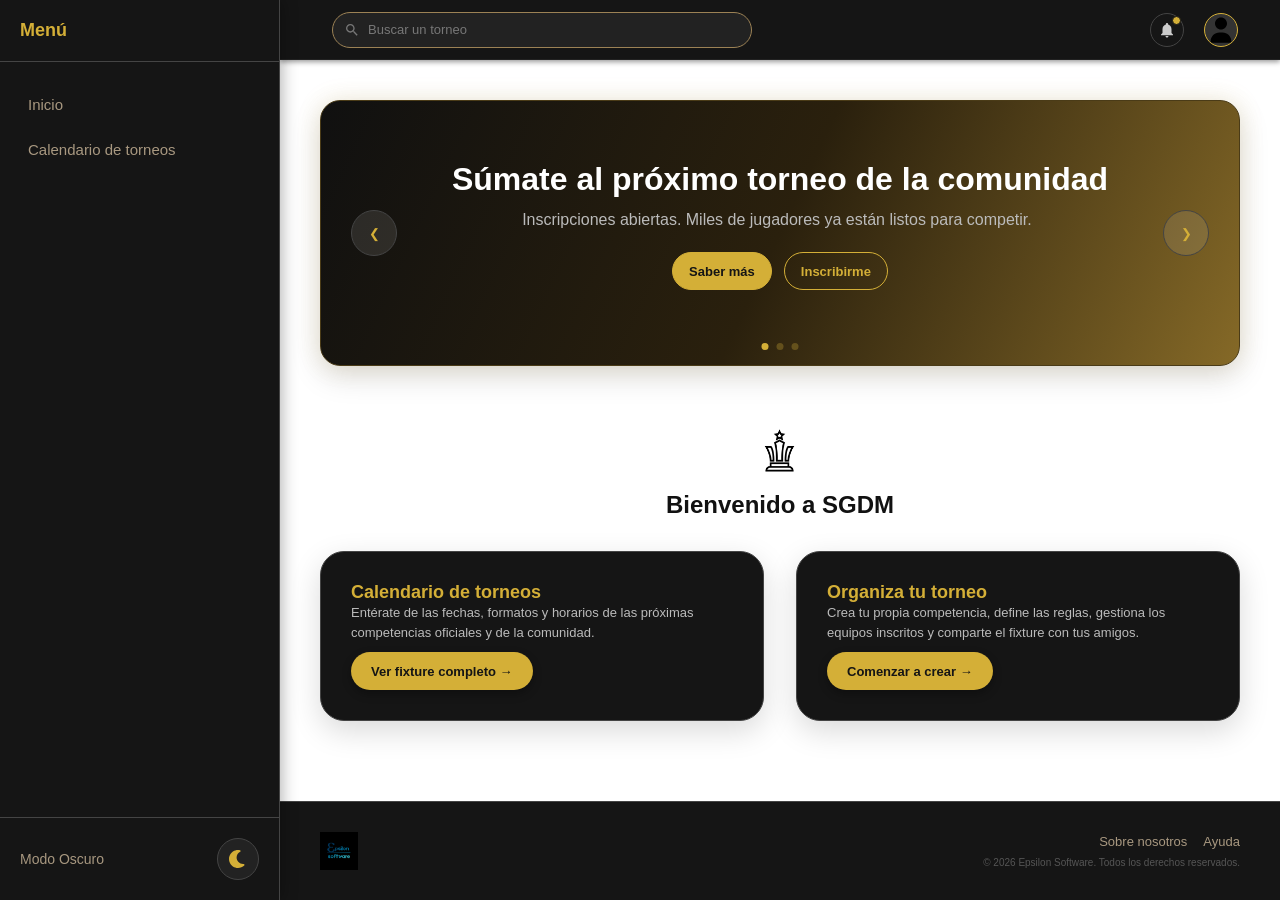
==== Programacion/index.html @ 71213300 "Creación de carpeta Programación Full Stack" ====
<!DOCTYPE html>
<html lang="es">
<head>
    <meta charset="UTF-8">
    <meta name="viewport" content="width=device-width, initial-scale=1.0">
    <title>SGDM - Plataforma de Torneos</title>
    
    <link rel="icon" type="image/png" href="/img/logoapp2.jpeg">
    
    <link rel="stylesheet" href="/css/inicio.css">
</head>
<body>

    <!-- 5. Menú lateral -->
    <input type="checkbox" id="menu-toggle" class="menu-checkbox">

    <div class="sidebar">

        <!--5. Movil cerrar menú -->
        <div class="sidebar-header">
            <span class="sidebar-title">Menú</span>
            <label for="menu-toggle" class="close-sidebar-btn" aria-label="Cerrar menú">X</label>
        </div>
        
        <nav class="sidebar-nav">
            <a href="php/inicio.php" class="sidebar-link">Inicio</a>
            <a href="php/calendario.php" class="sidebar-link">Calendario de torneos</a>
        </nav>

        <!--5. Modo Oscuro-Claro -->
        <div class="sidebar-footer">
            <div class="theme-switch-container">
                <span class="theme-label">Modo Oscuro</span>
                    <button class="theme-toggle-btn" aria-label="Cambiar tema">
                    <svg xmlns="http://www.w3.org/2000/svg" viewBox="0 0 512 512" style="width: 18px; height: 18px; fill: currentColor; vertical-align: middle;">
                        <path d="M256 0C114.6 0 0 114.6 0 256S114.6 512 256 512c68.8 0 131.3-27.2 177.3-71.4 7.3-7 9.4-17.9 5.3-27.1s-13.7-14.9-23.8-14.1c-4.9 .4-9.8 .6-14.8 .6-101.6 0-184-82.4-184-184 0-72.1 41.5-134.6 102.1-164.8 9.1-4.5 14.3-14.3 13.1-24.4S322.6 8.5 312.7 6.3C294.4 2.2 275.4 0 256 0z"/>
                    </svg>
                    </button>
            </div>
        </div>
    </div>

    <label for="menu-toggle" class="sidebar-overlay"></label>

    <!--2. Navbar y Menú hamburgesa -->
    <nav class="navbar" aria-label="Navegación principal">
        <label for="menu-toggle" class="nav-button" aria-label="Abrir menú de navegación">
            <div class="hamburger-box">
                <span class="line"></span>
                <span class="line"></span>
                <span class="line"></span>
            </div>
        </label>

        <!--3. Busqueda de Torneo -->
        <form action="php/busquedaTorneo.php" method="GET" class="search-form" style="display: flex; flex: 1; max-width: 420px; margin: 0 12px;">
            <div class="search-container" style="margin: 0; width: 100%;">
                <svg class="search-google-icon" viewBox="0 0 24 24" fill="none" xmlns="http://www.w3.org/2000/svg" aria-hidden="true">
                    <path d="M15.5 14h-.79l-.28-.27C15.41 12.59 16 11.11 16 9.5 16 5.91 13.09 3 9.5 3S3 5.91 3 9.5 5.91 16 9.5 16c1.61 0 3.09-.59 4.23-1.57l.27.28v.79l5 4.99L20.49 19l-4.99-5zm-6 0C7.01 14 5 11.99 5 9.5S7.01 5 9.5 5 14 7.01 14 9.5 11.99 14 9.5 14z" fill="#777777"/>
                </svg>
                <input type="text" class="search-input" placeholder="Buscar un torneo" aria-label="Buscar torneos" name="query">
            </div>
        </form>

        <!-- 4. Campana de Notificaciones -->
        <div class="notifications-dropdown">

            <!--4. Checkbox oculto-->
            <input type="checkbox" id="noti-toggle" class="dropdown-checkbox">
    
            <label for="noti-toggle" class="notifications-dropdown-button" aria-label="Notificaciones">
                <div class="notifications-icon-wrapper">
                    <svg class="bell-icon" viewBox="0 0 24 24" fill="none" xmlns="http://www.w3.org/2000/svg">
                        <path d="M12 22c1.1 0 2-.9 2-2h-4c0 1.1.89 2 2 2zm6-6v-5c0-3.07-1.64-5.64-4.5-6.32V4c0-.83-.67-1.5-1.5-1.5s-1.5.67-1.5 1.5v.68C7.63 5.36 6 7.92 6 11v5l-2 2v1h16v-1l-2-2z" fill="#cccccc"/>
                    </svg>
                    <span class="notification-dot"></span>
                </div>
            </label>
    
            <label for="noti-toggle" class="dropdown-overlay"></label>
    
            <!--4. Apartado de Notificaciones -->
            <div class="notifications-menu-card">
                <div class="notifications-menu-header">
                    <span class="notifications-menu-title">Notificaciones</span>
                </div>
                <div class="notifications-menu-divider"></div>
                <div class="notifications-menu-list">
                    <a href="#" class="notification-item unread">
                        <div class="noti-indicator"></div>
                        <div class="noti-content">
                            <p class="noti-text">Tu inscripción para la <strong>Copa de Invierno</strong> ha sido confirmada exitosamente.</p>
                            <span class="noti-time">Hace 10 min</span>
                        </div>
                    </a>
                    <a href="#" class="notification-item">
                        <div class="noti-indicator"></div>
                        <div class="noti-content">
                            <p class="noti-text">El fixture del <strong>Torneo Relámpago</strong> ya se encuentra disponible.</p>
                            <span class="noti-time">Hace 2 horas</span>
                        </div>
                    </a>
                </div>
            </div>
        </div>

        <!-- 4. Apartado de perfil -->
        <div class="profile-dropdown">
    
            <!--4. Checkbox de perfil-->
            <input type="checkbox" id="profile-toggle" class="dropdown-checkbox">
    
            <label for="profile-toggle" class="profile-dropdown-button" aria-label="Menú de usuario">
                <div class="user-avatar">
                    <svg class="avatar-svg" xmlns="http://www.w3.org/2000/svg" viewBox="0 0 640 640">
                        <path d="M320 312C386.3 312 440 258.3 440 192C440 125.7 386.3 72 320 72C253.7 72 200 125.7 200 192C200 258.3 253.7 312 320 312zM290.3 368C191.8 368 112 447.8 112 546.3C112 562.7 125.3 576 141.7 576L498.3 576C514.7 576 528 562.7 528 546.3C528 447.8 448.2 368 349.7 368L290.3 368z" />
                    </svg>
                </div>
            </label>
    
            <label for="profile-toggle" class="dropdown-overlay"></label>
    
            <!--4. Menú de perfil -->
            <div class="profile-menu-card">
                <div class="profile-menu-header">
                    <span class="profile-menu-name">Usuario</span>
                </div>
                <div class="profile-menu-divider"></div>
                <nav class="profile-menu-links">
                    <a href="php/login.php" class="profile-menu-item">
                        <svg class="avatar-svg" xmlns="http://www.w3.org/2000/svg" viewBox="0 0 512 512">
                            <path d="M352 96l64 0c17.7 0 32 14.3 32 32l0 256c0 17.7-14.3 32-32 32l-64 0c-17.7 0-32 14.3-32 32s14.3 32 32 32l64 0c53 0 96-43 96-96l0-256c0-53-43-96-96-96l-64 0c-17.7 0-32 14.3-32 32s14.3 32 32 32zm-9.4 182.6c12.5-12.5 12.5-32.8 0-45.3l-128-128c-12.5-12.5-32.8-12.5-45.3 0s-12.5 32.8 0 45.3L242.7 224 32 224c-17.7 0-32 14.3-32 32s14.3 32 32 32l210.7 0-73.4 73.4c-12.5 12.5-12.5 32.8 0 45.3s32.8 12.5 45.3 0l128-128z"/>
                        </svg> Iniciar sesión
                    </a>
                    <a href="php/perfil.php" class="profile-menu-item">
                        <svg class="avatar-svg" xmlns="http://www.w3.org/2000/svg" viewBox="0 0 640 640">
                            <path d="M320 312C386.3 312 440 258.3 440 192C440 125.7 386.3 72 320 72C253.7 72 200 125.7 200 192C200 258.3 253.7 312 320 312zM290.3 368C191.8 368 112 447.8 112 546.3C112 562.7 125.3 576 141.7 576L498.3 576C514.7 576 528 562.7 528 546.3C528 447.8 448.2 368 349.7 368L290.3 368z" />
                        </svg> Perfil
                    </a>
                    <div class="profile-menu-divider"></div>
                    <a href="php/logout.php" class="profile-menu-item logout-item">
                        <svg class="avatar-svg" xmlns="http://www.w3.org/2000/svg" viewBox="0 0 512 512">
                            <path d="M377.9 105.9L468.1 196c11.1 11.1 11.1 29.1 0 40.2l-90.1 90.1c-11.5 11.5-30.1 11.5-41.6 0s-11.5-30.1 0-41.6l39.3-39.3L160 245.4c-16.3 0-29.4-13.2-29.4-29.4s13.2-29.4 29.4-29.4l215.7 0-39.3-39.3c-11.5-11.5-11.5-30.１ 0-4１．６s30．１-１１．５ ４１．６ ０zM１２０ ９６c０-１３．３-１０．７-２４-２４-２４C４３ ７２ ０ １１５ ０ １６８L０ ３４４c０ ５３ ４３ ９６ ９６ ９６c１３．３ ０ ２４-１０．７ ２４-２４s-１０．７-２４-２４-２４c-２６．５ ０-４８-２１．５-４８-４８l０-１７６c０-２６．５ ２１．５-４８ ４８-４８c１３．３ ０ ２４-１０．７ ２４-２４z"/>
                        </svg> Cierre de sesión
                    </a>
                </nav>
            </div>
        </div>
    </nav>
    
    <!-- 6. Contenedor principal y vista de celular -->
    <main class="main-container">
    
        <!--6. Isla Principal de Inscripciones y Información -->
        <section class="news-carousel-card" aria-labelledby="banner-title">
            <div class="carousel-inner">
                <button class="carousel-btn prev-btn" aria-label="Noticia anterior">&#10094;</button>
                
                <div class="banner-content">
                    <h1 id="banner-title" class="banner-heading">Súmate al próximo torneo de la comunidad</h1>
                    <p class="banner-description">Inscripciones abiertas. Miles de jugadores ya están listos para competir.</p>
                    <div class="banner-actions">
                        <a href="#" class="btn btn-secondary">Saber más</a>
                        <a href="#" class="btn btn-primary">Inscribirme</a>
                    </div>
                </div>

                <!--6. Carrusel -->
                <button class="carousel-btn next-btn" aria-label="Siguiente noticia">&#10095;</button>

                <div class="carousel-dots" aria-hidden="true">
                    <span class="dot active"></span>
                    <span class="dot"></span>
                    <span class="dot"></span>
                </div>
            </div>
        </section>

        <!--6. Mensaje de Bienvenida -->
        <section class="welcome-container" aria-label="Bienvenida">
            <img src="/img/logoapp.png" alt="Logo SGDM" class="welcome-logo">
            <h2 class="welcome-text">Bienvenido a SGDM</h2>
        </section>

        <!--6. Isla de Ingreso al Calendario -->
        <div class="cards-row-wrapper">
            <section class="info-card" aria-labelledby="calendar-title">
                <div class="card-header-row">
                    <h2 id="calendar-title" class="card-main-title">Calendario de torneos</h2>
                </div>
                <p class="card-short-desc">Entérate de las fechas, formatos y horarios de las próximas competencias oficiales y de la comunidad.</p>
                <a href="php/calendario.php" class="card-action-link">Ver fixture completo →</a>
            </section>

            <!--6. Isla de Organización de Torneos -->
            <section class="info-card" aria-labelledby="organize-title">
                <div class="card-header-row">
                    <h2 id="organize-title" class="card-main-title">Organiza tu torneo</h2>
                </div>
                <p class="card-short-desc">Crea tu propia competencia, define las reglas, gestiona los equipos inscritos y comparte el fixture con tus amigos.</p>
                <a href="php/formularioTorneo.php" class="card-action-link">Comenzar a crear →</a>
            </section>
        </div>

    </main>

    <!--7. Footer -->
    <footer class="main-footer">
        <div class="footer-content">
            <img src="/img/epsilonSoftware2.png" alt="Logo Epsilon Software" class="footer-logo">
        
            <div class="footer-right-group">
                <nav class="footer-links" aria-label="Enlaces de pie de página">
                    <a href="#" class="footer-link">Sobre nosotros</a>
                    <a href="#" class="footer-link">Ayuda</a>
                </nav>
                <p class="footer-copyright">&copy; 2026 Epsilon Software. Todos los derechos reservados.</p>
            </div>
        </div>
    </footer>

</body>
</html>
---- css/inicio.css ----
/*==============1. Configuración Inicial ======================*/

* {
    margin: 0;
    padding: 0;
    box-sizing: border-box;
}

:root {
    --bg-dark: #151515;
    --bg-main: #ffffff; /* Fondo blanco del lienzo central */
    --gold-bright: #D4AF37;
    --gold-dark: #9C8255;
    --gold-muted: #A89880;
    --search-bg: #222222;
    --search-border: #444444;
    --sidebar-width: 280px;
}

body {
    font-family: Arial, sans-serif;
    background-color: var(--bg-dark); /* El fondo base de la web es oscuro */
    color: #111111; 
    max-width: 100%;
    overflow-x: hidden;
    display: flex;
    flex-direction: column;
    min-height: 100vh;
}

/*==============2. Navbar y Menú hamburguesa ======================*/

.navbar {
    display: flex !important;  
    align-items: center;       
    justify-content: space-between;
    background-color: var(--bg-dark) !important; 
    padding: 0 16px;           
    height: 60px;
    position: sticky;
    top: 0;
    z-index: 999; 
    border-bottom: 1px solid #222222; 
    box-shadow: 0 2px 5px rgba(0,0,0,0.4);
    width: 100%;
}

.nav-button {
    background-color: #161616; 
    border: 1px solid var(--search-border);  
    border-radius: 6px;        
    cursor: pointer;
    display: flex;
    align-items: center;
    justify-content: center;
    width: 38px;              
    height: 38px;              
    flex-shrink: 0;            
    user-select: none;
}

.hamburger-box {
    width: 20px;
    height: 14px;
    display: flex;
    flex-direction: column;
    justify-content: space-between; 
}

.nav-button .line {
    width: 100%;
    height: 2px;
    background-color: var(--bg-main); 
    border-radius: 2px;
}

/*==============3. Barra de busqueda ======================*/

.search-container {
    display: flex;
    flex: 1;                  
    margin: 0 12px;            
    position: relative;
    align-items: center;
    max-width: 420px;          
}

.search-input {
    width: 100%;               
    height: 36px;
    padding: 0 10px 0 35px;    
    border: 1.5px solid var(--gold-dark); 
    border-radius: 20px;
    background-color: var(--search-bg);
    color: var(--bg-main);
    font-size: 13px;           
    outline: none;
    transition: border-color 0.2s ease;
}

.search-input::placeholder { color: #777777; }
.search-input:focus { border-color: var(--gold-bright); }

.search-google-icon {
    position: absolute;
    left: 12px;
    width: 16px;  
    height: 16px;
    pointer-events: none;
    user-select: none;
}

/*==============4. Perfil y Notificaciones ======================*/

.profile-dropdown, .notifications-dropdown {
    position: relative;
    display: inline-block;
}

.profile-dropdown {
    margin-left: 12px;
}

.notifications-dropdown {
    margin-left: auto;
}

.profile-dropdown-button, .notifications-dropdown-button {
    list-style: none;
    background: none;
    border: none;
    cursor: pointer;
    display: flex;
    align-items: center;
    justify-content: center;
    width: 38px;
    height: 38px;
    flex-shrink: 0;
    padding: 0;
}

.profile-dropdown-button::-webkit-details-marker,
.notifications-dropdown-button::-webkit-details-marker { 
    display: none; 
}

.user-avatar {
    width: 34px;
    height: 34px;
    background-color: #333333;
    border: 1.5px solid var(--gold-bright); 
    border-radius: 50%;
    display: flex;
    align-items: center;
    justify-content: center;
    overflow: hidden;
}

.avatar-icon {
    font-size: 16px;
    color: #cccccc;
}

/* -Contenedor de la campana- */
.notifications-icon-wrapper {
    position: relative;
    width: 34px;
    height: 34px;
    background-color: #161616;
    border: 1px solid var(--search-border);
    border-radius: 50%;
    display: flex;
    align-items: center;
    justify-content: center;
    transition: background-color 0.2s ease;
}

.notifications-icon-wrapper:hover {
    background-color: #2c2c2e;
}

.bell-icon {
    width: 18px;
    height: 18px;
}

/* -Punto dorado de notificaciones- */
.notification-dot {
    position: absolute;
    top: 2px;
    right: 2px;
    width: 9px;
    height: 9px;
    background-color: var(--gold-bright);
    border-radius: 50%;
    border: 1.5px solid var(--bg-dark);
}

.profile-menu-card, .notifications-menu-card {
    position: absolute;
    top: 48px;
    background-color: var(--bg-dark);
    border-radius: 14px;
    box-shadow: 0 8px 24px rgba(0, 0, 0, 0.5);
    border: 1px solid var(--search-border);
    padding: 8px 0;
    z-index: 1010;
}

.profile-menu-card {
    right: 0;
    width: 220px;
}

.notifications-menu-card {
    right: -45px; 
    width: 280px;
}

.profile-menu-header, .notifications-menu-header { padding: 10px 16px; }
.profile-menu-name, .notifications-menu-title { font-size: 14px; font-weight: 600; color: var(--bg-main); }
.profile-menu-divider, .notifications-menu-divider { height: 1px; background-color: var(--search-border); margin: 6px 0; }
.profile-menu-links, .notifications-menu-list { display: flex; flex-direction: column; }


.notifications-menu-list {
    max-height: 240px;
    overflow-y: auto;
}

.profile-menu-item {
    display: flex;
    align-items: center;
    gap: 10px;
    padding: 10px 16px;
    color: var(--gold-muted);
    text-decoration: none;
    font-size: 13.5px;
    font-weight: 500;
}

.notification-item {
    display: flex;
    align-items: flex-start;
    gap: 10px;
    padding: 12px 16px;
    color: var(--gold-muted);
    text-decoration: none;
    font-size: 13px;
    line-height: 1.4;
    transition: background-color 0.2s ease;
}

.profile-menu-item:hover, .notification-item:hover {
    background-color: #222222;
    color: var(--bg-main);
}

.notification-item.unread {
    background-color: rgba(255, 255, 255, 0.03);
    color: var(--bg-main);
}

.notification-item.unread .noti-indicator {
    width: 6px;
    height: 6px;
    background-color: var(--gold-bright);
    border-radius: 50%;
    margin-top: 5px;
    flex-shrink: 0;
}

.noti-content {
    display: flex;
    flex-direction: column;
    gap: 2px;
}

.noti-text strong {
    color: var(--bg-main);
    font-weight: 600;
}

.noti-time {
    font-size: 11px;
    color: #666666;
}

.profile-menu-item.logout-item { color: var(--gold-bright); }

/*Checkbox de Notificaciones y apartado de perfil*/

.dropdown-checkbox {
    display: none;
}

.profile-menu-card, .notifications-menu-card {
    display: none;
}

.dropdown-overlay {
    position: fixed;
    top: 0;
    left: 0;
    width: 100vw;
    height: 100vh;
    background: transparent; 
    z-index: 1000; 
    display: none;
}

.dropdown-checkbox:checked ~ .profile-menu-card,
.dropdown-checkbox:checked ~ .notifications-menu-card {
    display: block;
}

.dropdown-checkbox:checked ~ .dropdown-overlay {
    display: block;
}


/*==============5. Menú Lateral ======================*/

.menu-checkbox { display: none; }

.sidebar {
    position: fixed;
    top: 0;
    left: calc(-1 * var(--sidebar-width));
    width: var(--sidebar-width);
    height: 100vh;
    background-color: var(--bg-dark);
    z-index: 1050;
    display: flex;
    flex-direction: column;
    box-shadow: 4px 0 15px rgba(0, 0, 0, 0.5);
    border-right: 1px solid var(--search-border);
    transition: left 0.3s ease-in-out;
}

.sidebar-overlay {
    position: fixed;
    top: 0;
    left: 0;
    width: 100vw;
    height: 100vh;
    background-color: rgba(0, 0, 0, 0.6);
    z-index: 1040;
    opacity: 0;
    pointer-events: none;
    transition: opacity 0.3s ease-in-out;
}

.menu-checkbox:checked ~ .sidebar { left: 0; }
.menu-checkbox:checked ~ .sidebar-overlay { opacity: 1; pointer-events: auto; }

.sidebar-header {
    display: flex;
    align-items: center;
    justify-content: space-between;
    padding: 20px;
    border-bottom: 1px solid var(--search-border);
}

.sidebar-title { font-size: 18px; font-weight: bold; color: var(--gold-bright); }

.close-sidebar-btn {
    color: var(--gold-muted);
    font-size: 28px;
    cursor: pointer;
}

.sidebar-nav { display: flex; flex-direction: column; padding: 20px 0; flex: 1; }

.sidebar-link {
    display: block;
    padding: 14px 24px;
    color: var(--gold-muted);
    text-decoration: none;
    font-size: 15px;
    font-weight: 500;
    border-left: 4px solid transparent;
}

/* Indicador lateral dorado para menú activo */
.sidebar-link:hover, .sidebar-link.active {
    color: var(--bg-main) !important;
    background-color: #1a1a1a !important;
    border-left: 4px solid var(--gold-bright) !important;
    padding-left: 20px !important;
    font-weight: bold;
}

.sidebar-footer { padding: 20px; border-top: 1px solid var(--search-border); }
.theme-switch-container { display: flex; align-items: center; justify-content: space-between; }
.theme-label { font-size: 14px; color: var(--gold-muted); }

.theme-toggle-btn {
    background-color: var(--search-bg);
    border: 1px solid var(--search-border);
    width: 42px;
    height: 42px;
    border-radius: 50%;
    cursor: pointer;
    display: flex;
    align-items: center;
    justify-content: center;
    color: var(--gold-bright);
}

/*==============6. Contenedor principal y vista de celular ======================*/

.main-container, .phone-container {
    background-color: var(--bg-main);
    padding: 24px 16px;
    display: flex;
    flex-direction: column;
    align-items: center;
    gap: 24px; 
    flex: 1; 
    width: 100%;
}

.news-carousel-card, .info-card {
    background-color: var(--bg-dark);   
    width: 100%;
    max-width: 450px;            
    border-radius: 24px;         
    border: 1px solid var(--search-border);
    box-shadow: 0 10px 30px rgba(0, 0, 0, 0.15); 
}

.news-carousel-card {
    padding: 30px 20px 45px 20px; 
    position: relative;          
    display: flex;
    flex-direction: column;
    align-items: center;
    text-align: center;
    background: linear-gradient(115deg, #101010 0%, #2a200d 50%, #856927 100%) !important;
    border: 1.5px solid #4a3b17 !important;
    box-shadow: 0 10px 30px rgba(0, 0, 0, 0.15), 0 0 25px rgba(212, 175, 55, 0.15) !important;
}

/* -Ocultar botones del carrusel en celulares- */
.carousel-btn,
.carousel-control-prev,
.carousel-control-next,
.prev-btn,
.next-btn { 
    display: none !important; 
} 

.cards-row-wrapper {
    width: 100%;
    max-width: 450px;
    display: flex;
    flex-direction: column;
    gap: 24px;
}

.info-card {
    padding: 22px 20px;
    display: flex;
    flex-direction: column;
    background: #151515;
}

.banner-heading, .card-main-title { font-weight: bold; }
.banner-heading { font-size: 22px; margin-bottom: 10px; color: var(--bg-main); } 
.card-main-title { font-size: 18px; color: var(--gold-bright); } 

.banner-description, .card-short-desc { font-size: 13px; line-height: 1.5; color: #bbbbbb; }
.banner-description { margin-bottom: 20px; }

.banner-actions { display: flex; justify-content: center; gap: 12px; margin-bottom: 15px; }

.btn {
    display: inline-flex;
    align-items: center;
    justify-content: center;
    padding: 8px 16px;
    font-size: 13px;
    font-weight: bold;
    text-decoration: none;
    border-radius: 20px;
    min-height: 38px;
    transition: all 0.2s ease;
}
.btn-secondary { 
    background-color: var(--gold-bright) !important; 
    color: var(--bg-dark) !important; 
    border: 1px solid var(--gold-bright) !important;
}
.btn-secondary:hover {
    background-color: var(--gold-dark) !important;
}

.btn-primary { 
    border: 1.5px solid var(--gold-bright) !important; 
    background: transparent !important; 
    color: var(--gold-bright) !important; 
}
.btn-primary:hover {
    background-color: rgba(212, 175, 55, 0.1) !important;
}

.info-card a,
.card-action-link,
.view-fixture-link,
.start-creating-link {
    display: inline-flex !important;
    align-items: center;
    justify-content: center;
    background-color: var(--gold-bright) !important; 
    color: var(--bg-dark) !important; 
    text-decoration: none !important; 
    padding: 8px 20px !important;
    border-radius: 20px !important;
    font-size: 13px !important;
    font-weight: bold !important;
    min-height: 38px !important;
    align-self: flex-start !important;
    margin-top: 10px !important;
    border-bottom: none !important; 
    box-shadow: 0 4px 10px rgba(0,0,0,0.3);
    transition: all 0.2s ease !important;
}

.info-card a:hover,
.card-action-link:hover {
    background-color: var(--gold-dark) !important;
    transform: translateY(-2px) !important;
}

.carousel-dots {
    position: absolute;
    bottom: 15px;                
    left: 50%;
    transform: translateX(-50%); 
    display: flex;
    gap: 8px;
}

.dot { width: 7px; height: 7px; background-color: rgba(212, 175, 55, 0.3); border-radius: 50%; }
.dot.active { background-color: var(--gold-bright); }

.welcome-container { display: flex; flex-direction: column; align-items: center; }
.welcome-logo { width: 65px; height: auto; margin-bottom: 8px; }
.welcome-text { font-size: 15px; font-weight: 600; color: #111111; } 

/*==============7. Footer ======================*/

.main-footer {
    background-color: var(--bg-dark);   
    border-top: 1px solid var(--search-border);
    padding: 24px 20px 32px 20px; 
    width: 100%;
}

.footer-content {
    display: flex;
    align-items: center;
    justify-content: space-between; 
    max-width: 450px; 
    margin: 0 auto;
}

.footer-logo { height: 38px; width: auto; }
.footer-right-group { display: flex; flex-direction: column; align-items: flex-end; gap: 8px; }
.footer-links { display: flex; gap: 16px; }
.footer-link { color: var(--gold-muted); font-size: 13px; text-decoration: none; }
.footer-link:hover { color: var(--gold-bright); }
.footer-copyright { color: #555555; font-size: 10px; }


.profile-menu-card .avatar-svg {
    width: 16px;          
    height: 16px;          
    fill: currentColor;    
    margin-right: 8px;     
    vertical-align: middle; 
}

/*==============8. Versión de Escritorio (media query) ======================*/

@media (min-width: 1024px) {
    body {
        display: flex !important;
        flex-direction: column !important;
        background-color: var(--bg-dark) !important; 
        padding-left: var(--sidebar-width) !important;
    }

    .sidebar {
        position: fixed !important;
        left: 0 !important;
        top: 0 !important;
        width: var(--sidebar-width) !important;
        height: 100vh !important;
        transition: none !important;
        box-shadow: 2px 0 15px rgba(0, 0, 0, 0.3) !important;
    }

    .close-sidebar-btn, .nav-button, .sidebar-overlay {
        display: none !important;
    }

    .navbar {
        width: 100% !important;
        max-width: 100% !important;
        padding: 0 40px !important;
        justify-content: flex-start !important; 
    }

    .notifications-dropdown {
        margin-left: auto !important; 
    }

    .profile-dropdown {
        margin-left: 16px !important;
    }

    .notifications-menu-card {
        right: 0; 
    }

    .main-container, .phone-container {
        width: 100% !important;
        max-width: none !important;
        padding: 40px !important;
        background-color: var(--bg-main) !important;
        gap: 32px !important;
        border-radius: 0 !important;
        margin: 0 !important;
        box-shadow: none !important;
    }

    .news-carousel-card {
        max-width: 1150px !important;
        width: 100% !important;
        border-radius: 20px !important; 
        padding: 60px 40px !important;
        display: flex !important;
        flex-direction: column !important;
        align-items: center !important;
        justify-content: center !important;
        text-align: center !important;
    }

    .banner-heading {
        font-size: 32px !important;
        max-width: 700px !important;
    }

    .banner-description {
        font-size: 16px !important;
        max-width: 650px !important;
    }

    .carousel-btn {
        display: flex !important;
        position: absolute !important;
        top: 50% !important;
        transform: translateY(-50%) !important;
        background-color: rgba(255, 255, 255, 0.1) !important;
        border: 1px solid var(--search-border) !important;
        color: var(--gold-bright) !important;
        width: 46px !important;
        height: 46px !important;
        border-radius: 50% !important;
        align-items: center !important;
        justify-content: center !important;
        cursor: pointer !important;
        transition: background-color 0.2s ease;
    }
    .carousel-btn:hover {
        background-color: rgba(212, 175, 55, 0.1) !important;
    }
    .prev-btn { left: 30px !important; }
    .next-btn { right: 30px !important; }

    .welcome-container {
        padding: 20px 0 0 0 !important;
    }
    .welcome-text { font-size: 24px !important; }

    .cards-row-wrapper {
        display: flex !important;
        flex-direction: row !important;
        justify-content: center !important;
        gap: 32px !important;
        width: 100% !important;
        max-width: 1150px !important;
    }

    .info-card {
        flex: 1 !important;
        max-width: 560px !important;
        padding: 30px !important;
    }

    .main-footer {
        width: 100% !important;
        padding: 30px 40px !important;
    }

    .footer-content {
        max-width: 1150px !important;
        margin: 0 auto !important;
    }

    .main-content {
        display: flex !important;
        flex-direction: row !important;
        flex-wrap: wrap !important;
        gap: 30px !important;
        width: 100% !important;
        max-width: 1150px !important;
        margin: 0 auto !important;
        padding: 0 !important;
    }

    .tournament-hero {
        width: 100% !important;
        height: 360px !important;
    }

    .description-block {
        flex: 1 1 calc(60% - 15px) !important;
    }

    .quick-info-section {
        flex: 1 1 calc(40% - 15px) !important;
    }
}
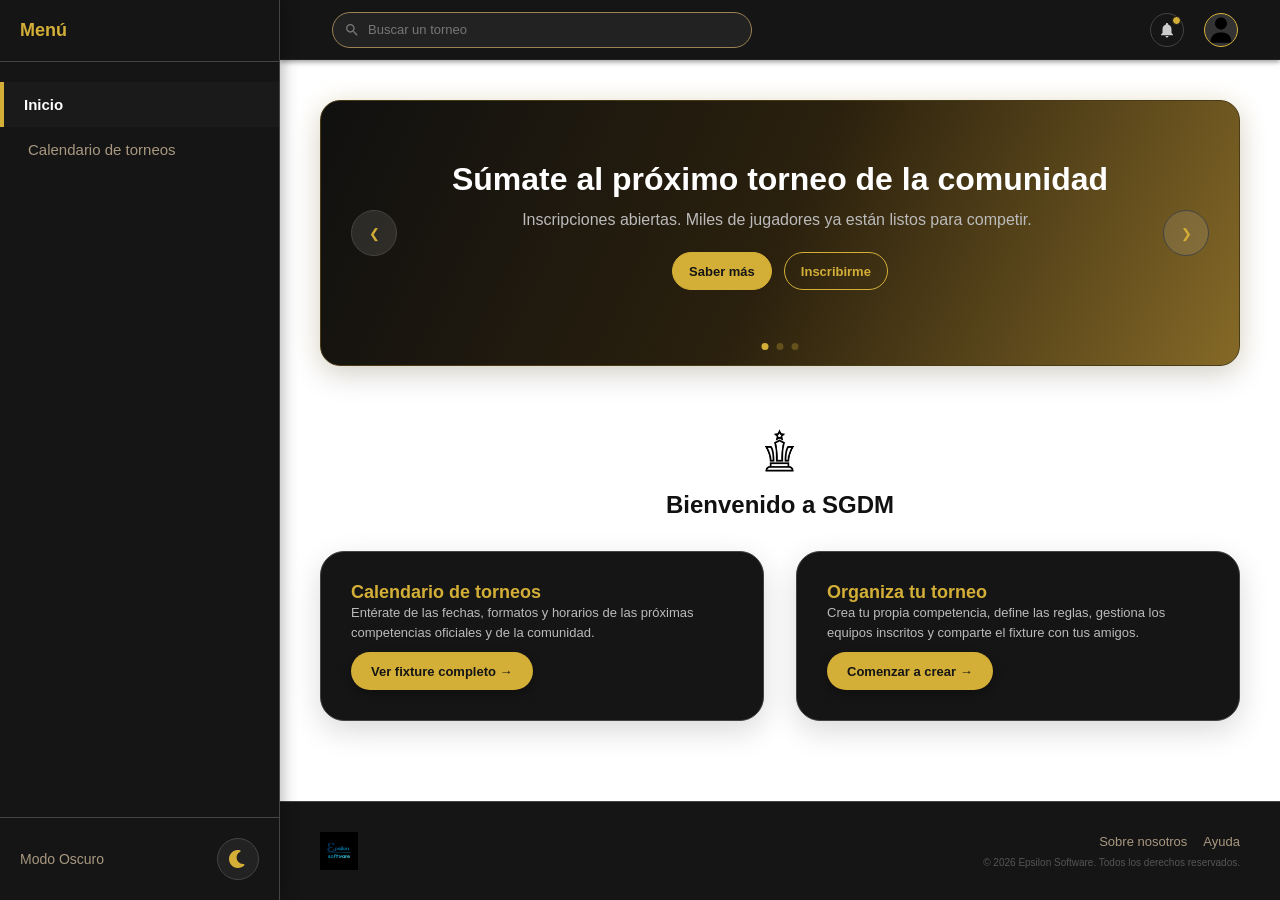
==== commit 22a4165c: "Merge remote-tracking branch 'origin/main' into desarrollo-perfil" ====
--- a/Programacion/index.html
+++ b/Programacion/index.html
@@ -23,7 +23,7 @@
         </div>
         
         <nav class="sidebar-nav">
-            <a href="php/inicio.php" class="sidebar-link">Inicio</a>
+            <a href="php/inicio.php" class="sidebar-link active">Inicio</a>
             <a href="php/calendario.php" class="sidebar-link">Calendario de torneos</a>
         </nav>
 
@@ -127,7 +127,7 @@
                 </div>
                 <div class="profile-menu-divider"></div>
                 <nav class="profile-menu-links">
-                    <a href="php/login.php" class="profile-menu-item">
+                    <a href="php/logica/login.php" class="profile-menu-item">
                         <svg class="avatar-svg" xmlns="http://www.w3.org/2000/svg" viewBox="0 0 512 512">
                             <path d="M352 96l64 0c17.7 0 32 14.3 32 32l0 256c0 17.7-14.3 32-32 32l-64 0c-17.7 0-32 14.3-32 32s14.3 32 32 32l64 0c53 0 96-43 96-96l0-256c0-53-43-96-96-96l-64 0c-17.7 0-32 14.3-32 32s14.3 32 32 32zm-9.4 182.6c12.5-12.5 12.5-32.8 0-45.3l-128-128c-12.5-12.5-32.8-12.5-45.3 0s-12.5 32.8 0 45.3L242.7 224 32 224c-17.7 0-32 14.3-32 32s14.3 32 32 32l210.7 0-73.4 73.4c-12.5 12.5-12.5 32.8 0 45.3s32.8 12.5 45.3 0l128-128z"/>
                         </svg> Iniciar sesión
@@ -138,7 +138,7 @@
                         </svg> Perfil
                     </a>
                     <div class="profile-menu-divider"></div>
-                    <a href="php/logout.php" class="profile-menu-item logout-item">
+                    <a href="php/logica/logout.php" class="profile-menu-item logout-item">
                         <svg class="avatar-svg" xmlns="http://www.w3.org/2000/svg" viewBox="0 0 512 512">
                             <path d="M377.9 105.9L468.1 196c11.1 11.1 11.1 29.1 0 40.2l-90.1 90.1c-11.5 11.5-30.1 11.5-41.6 0s-11.5-30.1 0-41.6l39.3-39.3L160 245.4c-16.3 0-29.4-13.2-29.4-29.4s13.2-29.4 29.4-29.4l215.7 0-39.3-39.3c-11.5-11.5-11.5-30.１ 0-4１．６s30．１-１１．５ ４１．６ ０zM１２０ ９６c０-１３．３-１０．７-２４-２４-２４C４３ ７２ ０ １１５ ０ １６８L０ ３４４c０ ５３ ４３ ９６ ９６ ９６c１３．３ ０ ２４-１０．７ ２４-２４s-１０．７-２４-２４-２４c-２６．５ ０-４８-２１．５-４８-４８l０-１７６c０-２６．５ ２１．５-４８ ４８-４８c１３．３ ０ ２４-１０．７ ２４-２４z"/>
                         </svg> Cierre de sesión
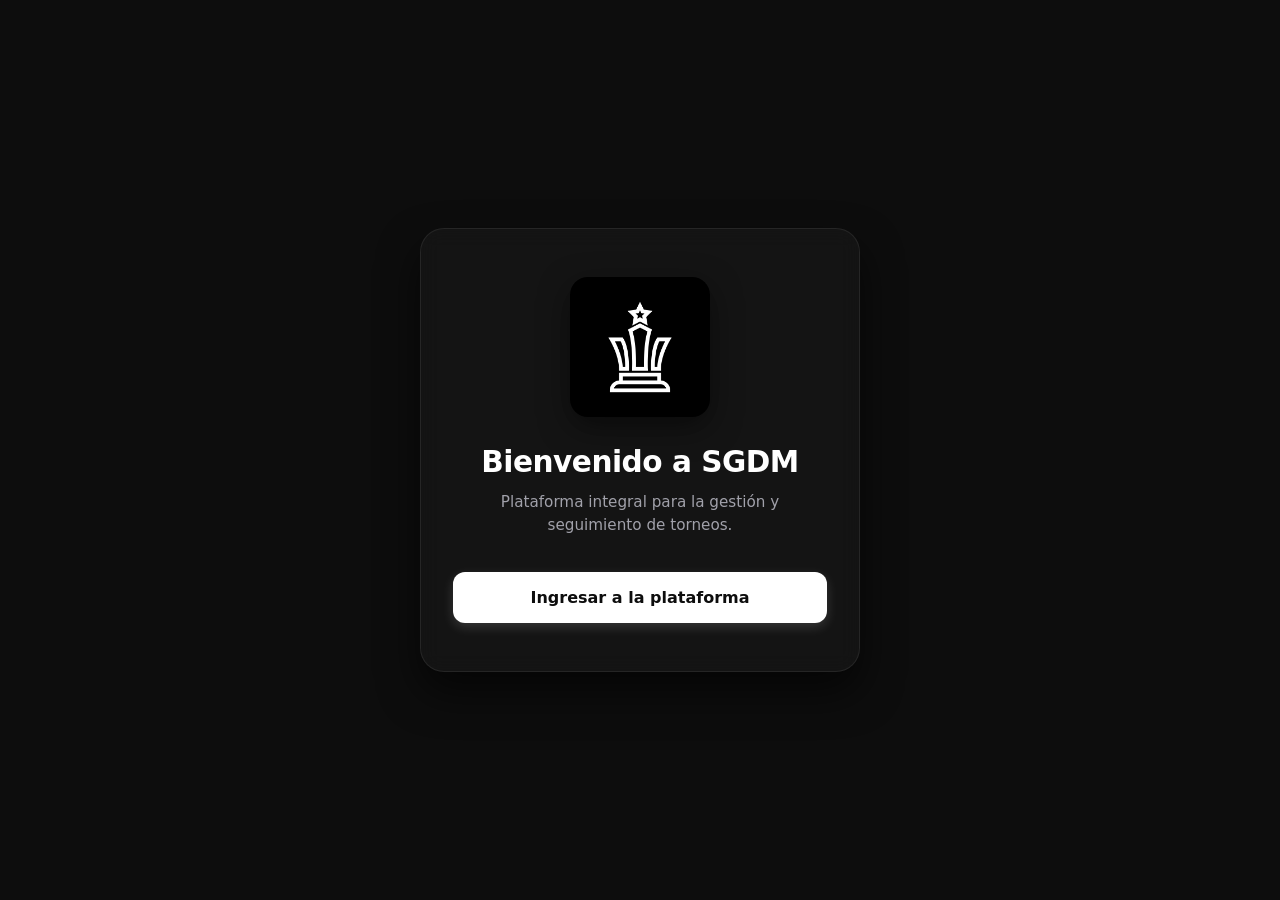
==== commit ec0626fd: "cambio de index, limitaciones de configuracion y registro" ====
--- a/Programacion/index.html
+++ b/Programacion/index.html
@@ -3,221 +3,25 @@
 <head>
     <meta charset="UTF-8">
     <meta name="viewport" content="width=device-width, initial-scale=1.0">
-    <title>SGDM - Plataforma de Torneos</title>
+    <title>SGDM - Bienvenido</title>
     
-    <link rel="icon" type="image/png" href="/img/logoapp2.jpeg">
-    
-    <link rel="stylesheet" href="/css/inicio.css">
+    <link rel="icon" type="image/jpeg" href="img/logoapp2.jpeg">
+
+    <!-- Enlace al archivo CSS en la carpeta css -->
+    <link rel="stylesheet" href="css/bienvenida.css">
 </head>
 <body>
 
-    <!-- 5. Menú lateral -->
-    <input type="checkbox" id="menu-toggle" class="menu-checkbox">
-
-    <div class="sidebar">
-
-        <!--5. Movil cerrar menú -->
-        <div class="sidebar-header">
-            <span class="sidebar-title">Menú</span>
-            <label for="menu-toggle" class="close-sidebar-btn" aria-label="Cerrar menú">X</label>
+    <main class="welcome-card">
+        <div class="logo-container">
+            <img src="img/logoapp2.jpeg" alt="Logo SGDM" class="app-logo">
         </div>
         
-        <nav class="sidebar-nav">
-            <a href="php/inicio.php" class="sidebar-link active">Inicio</a>
-            <a href="php/calendario.php" class="sidebar-link">Calendario de torneos</a>
-        </nav>
-
-        <!--5. Modo Oscuro-Claro -->
-        <div class="sidebar-footer">
-            <div class="theme-switch-container">
-                <span class="theme-label">Modo Oscuro</span>
-                    <button class="theme-toggle-btn" aria-label="Cambiar tema">
-                    <svg xmlns="http://www.w3.org/2000/svg" viewBox="0 0 512 512" style="width: 18px; height: 18px; fill: currentColor; vertical-align: middle;">
-                        <path d="M256 0C114.6 0 0 114.6 0 256S114.6 512 256 512c68.8 0 131.3-27.2 177.3-71.4 7.3-7 9.4-17.9 5.3-27.1s-13.7-14.9-23.8-14.1c-4.9 .4-9.8 .6-14.8 .6-101.6 0-184-82.4-184-184 0-72.1 41.5-134.6 102.1-164.8 9.1-4.5 14.3-14.3 13.1-24.4S322.6 8.5 312.7 6.3C294.4 2.2 275.4 0 256 0z"/>
-                    </svg>
-                    </button>
-            </div>
-        </div>
-    </div>
-
-    <label for="menu-toggle" class="sidebar-overlay"></label>
-
-    <!--2. Navbar y Menú hamburgesa -->
-    <nav class="navbar" aria-label="Navegación principal">
-        <label for="menu-toggle" class="nav-button" aria-label="Abrir menú de navegación">
-            <div class="hamburger-box">
-                <span class="line"></span>
-                <span class="line"></span>
-                <span class="line"></span>
-            </div>
-        </label>
-
-        <!--3. Busqueda de Torneo -->
-        <form action="php/busquedaTorneo.php" method="GET" class="search-form" style="display: flex; flex: 1; max-width: 420px; margin: 0 12px;">
-            <div class="search-container" style="margin: 0; width: 100%;">
-                <svg class="search-google-icon" viewBox="0 0 24 24" fill="none" xmlns="http://www.w3.org/2000/svg" aria-hidden="true">
-                    <path d="M15.5 14h-.79l-.28-.27C15.41 12.59 16 11.11 16 9.5 16 5.91 13.09 3 9.5 3S3 5.91 3 9.5 5.91 16 9.5 16c1.61 0 3.09-.59 4.23-1.57l.27.28v.79l5 4.99L20.49 19l-4.99-5zm-6 0C7.01 14 5 11.99 5 9.5S7.01 5 9.5 5 14 7.01 14 9.5 11.99 14 9.5 14z" fill="#777777"/>
-                </svg>
-                <input type="text" class="search-input" placeholder="Buscar un torneo" aria-label="Buscar torneos" name="query">
-            </div>
-        </form>
-
-        <!-- 4. Campana de Notificaciones -->
-        <div class="notifications-dropdown">
-
-            <!--4. Checkbox oculto-->
-            <input type="checkbox" id="noti-toggle" class="dropdown-checkbox">
-    
-            <label for="noti-toggle" class="notifications-dropdown-button" aria-label="Notificaciones">
-                <div class="notifications-icon-wrapper">
-                    <svg class="bell-icon" viewBox="0 0 24 24" fill="none" xmlns="http://www.w3.org/2000/svg">
-                        <path d="M12 22c1.1 0 2-.9 2-2h-4c0 1.1.89 2 2 2zm6-6v-5c0-3.07-1.64-5.64-4.5-6.32V4c0-.83-.67-1.5-1.5-1.5s-1.5.67-1.5 1.5v.68C7.63 5.36 6 7.92 6 11v5l-2 2v1h16v-1l-2-2z" fill="#cccccc"/>
-                    </svg>
-                    <span class="notification-dot"></span>
-                </div>
-            </label>
-    
-            <label for="noti-toggle" class="dropdown-overlay"></label>
-    
-            <!--4. Apartado de Notificaciones -->
-            <div class="notifications-menu-card">
-                <div class="notifications-menu-header">
-                    <span class="notifications-menu-title">Notificaciones</span>
-                </div>
-                <div class="notifications-menu-divider"></div>
-                <div class="notifications-menu-list">
-                    <a href="#" class="notification-item unread">
-                        <div class="noti-indicator"></div>
-                        <div class="noti-content">
-                            <p class="noti-text">Tu inscripción para la <strong>Copa de Invierno</strong> ha sido confirmada exitosamente.</p>
-                            <span class="noti-time">Hace 10 min</span>
-                        </div>
-                    </a>
-                    <a href="#" class="notification-item">
-                        <div class="noti-indicator"></div>
-                        <div class="noti-content">
-                            <p class="noti-text">El fixture del <strong>Torneo Relámpago</strong> ya se encuentra disponible.</p>
-                            <span class="noti-time">Hace 2 horas</span>
-                        </div>
-                    </a>
-                </div>
-            </div>
-        </div>
-
-        <!-- 4. Apartado de perfil -->
-        <div class="profile-dropdown">
-    
-            <!--4. Checkbox de perfil-->
-            <input type="checkbox" id="profile-toggle" class="dropdown-checkbox">
-    
-            <label for="profile-toggle" class="profile-dropdown-button" aria-label="Menú de usuario">
-                <div class="user-avatar">
-                    <svg class="avatar-svg" xmlns="http://www.w3.org/2000/svg" viewBox="0 0 640 640">
-                        <path d="M320 312C386.3 312 440 258.3 440 192C440 125.7 386.3 72 320 72C253.7 72 200 125.7 200 192C200 258.3 253.7 312 320 312zM290.3 368C191.8 368 112 447.8 112 546.3C112 562.7 125.3 576 141.7 576L498.3 576C514.7 576 528 562.7 528 546.3C528 447.8 448.2 368 349.7 368L290.3 368z" />
-                    </svg>
-                </div>
-            </label>
-    
-            <label for="profile-toggle" class="dropdown-overlay"></label>
-    
-            <!--4. Menú de perfil -->
-            <div class="profile-menu-card">
-                <div class="profile-menu-header">
-                    <span class="profile-menu-name">Usuario</span>
-                </div>
-                <div class="profile-menu-divider"></div>
-                <nav class="profile-menu-links">
-                    <a href="php/logica/login.php" class="profile-menu-item">
-                        <svg class="avatar-svg" xmlns="http://www.w3.org/2000/svg" viewBox="0 0 512 512">
-                            <path d="M352 96l64 0c17.7 0 32 14.3 32 32l0 256c0 17.7-14.3 32-32 32l-64 0c-17.7 0-32 14.3-32 32s14.3 32 32 32l64 0c53 0 96-43 96-96l0-256c0-53-43-96-96-96l-64 0c-17.7 0-32 14.3-32 32s14.3 32 32 32zm-9.4 182.6c12.5-12.5 12.5-32.8 0-45.3l-128-128c-12.5-12.5-32.8-12.5-45.3 0s-12.5 32.8 0 45.3L242.7 224 32 224c-17.7 0-32 14.3-32 32s14.3 32 32 32l210.7 0-73.4 73.4c-12.5 12.5-12.5 32.8 0 45.3s32.8 12.5 45.3 0l128-128z"/>
-                        </svg> Iniciar sesión
-                    </a>
-                    <a href="php/perfil.php" class="profile-menu-item">
-                        <svg class="avatar-svg" xmlns="http://www.w3.org/2000/svg" viewBox="0 0 640 640">
-                            <path d="M320 312C386.3 312 440 258.3 440 192C440 125.7 386.3 72 320 72C253.7 72 200 125.7 200 192C200 258.3 253.7 312 320 312zM290.3 368C191.8 368 112 447.8 112 546.3C112 562.7 125.3 576 141.7 576L498.3 576C514.7 576 528 562.7 528 546.3C528 447.8 448.2 368 349.7 368L290.3 368z" />
-                        </svg> Perfil
-                    </a>
-                    <div class="profile-menu-divider"></div>
-                    <a href="php/logica/logout.php" class="profile-menu-item logout-item">
-                        <svg class="avatar-svg" xmlns="http://www.w3.org/2000/svg" viewBox="0 0 512 512">
-                            <path d="M377.9 105.9L468.1 196c11.1 11.1 11.1 29.1 0 40.2l-90.1 90.1c-11.5 11.5-30.1 11.5-41.6 0s-11.5-30.1 0-41.6l39.3-39.3L160 245.4c-16.3 0-29.4-13.2-29.4-29.4s13.2-29.4 29.4-29.4l215.7 0-39.3-39.3c-11.5-11.5-11.5-30.１ 0-4１．６s30．１-１１．５ ４１．６ ０zM１２０ ９６c０-１３．３-１０．７-２４-２４-２４C４３ ７２ ０ １１５ ０ １６８L０ ３４４c０ ５３ ４３ ９６ ９６ ９６c１３．３ ０ ２４-１０．７ ２４-２４s-１０．７-２４-２４-２４c-２６．５ ０-４８-２１．５-４８-４８l０-１７６c０-２６．５ ２１．５-４８ ４８-４８c１３．３ ０ ２４-１０．７ ２４-２４z"/>
-                        </svg> Cierre de sesión
-                    </a>
-                </nav>
-            </div>
-        </div>
-    </nav>
-    
-    <!-- 6. Contenedor principal y vista de celular -->
-    <main class="main-container">
-    
-        <!--6. Isla Principal de Inscripciones y Información -->
-        <section class="news-carousel-card" aria-labelledby="banner-title">
-            <div class="carousel-inner">
-                <button class="carousel-btn prev-btn" aria-label="Noticia anterior">&#10094;</button>
-                
-                <div class="banner-content">
-                    <h1 id="banner-title" class="banner-heading">Súmate al próximo torneo de la comunidad</h1>
-                    <p class="banner-description">Inscripciones abiertas. Miles de jugadores ya están listos para competir.</p>
-                    <div class="banner-actions">
-                        <a href="#" class="btn btn-secondary">Saber más</a>
-                        <a href="#" class="btn btn-primary">Inscribirme</a>
-                    </div>
-                </div>
-
-                <!--6. Carrusel -->
-                <button class="carousel-btn next-btn" aria-label="Siguiente noticia">&#10095;</button>
-
-                <div class="carousel-dots" aria-hidden="true">
-                    <span class="dot active"></span>
-                    <span class="dot"></span>
-                    <span class="dot"></span>
-                </div>
-            </div>
-        </section>
-
-        <!--6. Mensaje de Bienvenida -->
-        <section class="welcome-container" aria-label="Bienvenida">
-            <img src="/img/logoapp.png" alt="Logo SGDM" class="welcome-logo">
-            <h2 class="welcome-text">Bienvenido a SGDM</h2>
-        </section>
-
-        <!--6. Isla de Ingreso al Calendario -->
-        <div class="cards-row-wrapper">
-            <section class="info-card" aria-labelledby="calendar-title">
-                <div class="card-header-row">
-                    <h2 id="calendar-title" class="card-main-title">Calendario de torneos</h2>
-                </div>
-                <p class="card-short-desc">Entérate de las fechas, formatos y horarios de las próximas competencias oficiales y de la comunidad.</p>
-                <a href="php/calendario.php" class="card-action-link">Ver fixture completo →</a>
-            </section>
-
-            <!--6. Isla de Organización de Torneos -->
-            <section class="info-card" aria-labelledby="organize-title">
-                <div class="card-header-row">
-                    <h2 id="organize-title" class="card-main-title">Organiza tu torneo</h2>
-                </div>
-                <p class="card-short-desc">Crea tu propia competencia, define las reglas, gestiona los equipos inscritos y comparte el fixture con tus amigos.</p>
-                <a href="php/formularioTorneo.php" class="card-action-link">Comenzar a crear →</a>
-            </section>
-        </div>
-
+        <h1 class="welcome-title">Bienvenido a SGDM</h1>
+        <p class="welcome-subtitle">Plataforma integral para la gestión y seguimiento de torneos.</p>
+        
+        <a href="php/inicio.php" class="btn-enter">Ingresar a la plataforma</a>
     </main>
-
-    <!--7. Footer -->
-    <footer class="main-footer">
-        <div class="footer-content">
-            <img src="/img/epsilonSoftware2.png" alt="Logo Epsilon Software" class="footer-logo">
-        
-            <div class="footer-right-group">
-                <nav class="footer-links" aria-label="Enlaces de pie de página">
-                    <a href="#" class="footer-link">Sobre nosotros</a>
-                    <a href="#" class="footer-link">Ayuda</a>
-                </nav>
-                <p class="footer-copyright">&copy; 2026 Epsilon Software. Todos los derechos reservados.</p>
-            </div>
-        </div>
-    </footer>
 
 </body>
 </html>
--- a/Programacion/css/bienvenida.css
+++ b/Programacion/css/bienvenida.css
@@ -0,0 +1,102 @@
+* {
+    margin: 0;
+    padding: 0;
+    box-sizing: border-box;
+    font-family: system-ui, -apple-system, BlinkMacSystemFont, 'Segoe UI', Roboto, Oxygen, Ubuntu, Cantarell, sans-serif;
+}
+
+body {
+    background-color: #0d0d0d;
+    color: #ffffff;
+    min-height: 100vh;
+    display: flex;
+    align-items: center;
+    justify-content: center;
+    padding: 20px;
+    overflow: hidden;
+}
+
+/* Card Contenedor Principal */
+.welcome-card {
+    background: rgba(255, 255, 255, 0.03);
+    border: 1px solid rgba(255, 255, 255, 0.08);
+    border-radius: 24px;
+    padding: 48px 32px;
+    max-width: 440px;
+    width: 100%;
+    text-align: center;
+    box-shadow: 0 20px 40px rgba(0, 0, 0, 0.6);
+    backdrop-filter: blur(10px);
+    animation: fadeIn 0.8s cubic-bezier(0.16, 1, 0.3, 1);
+}
+
+/* Logo de la App */
+.logo-container {
+    margin-bottom: 24px;
+}
+
+.app-logo {
+    width: 140px;
+    height: 140px;
+    object-fit: contain;
+    border-radius: 18px;
+    filter: drop-shadow(0 10px 15px rgba(0, 0, 0, 0.5));
+    transition: transform 0.3s ease;
+}
+
+.app-logo:hover {
+    transform: scale(1.05);
+}
+
+/* Textos */
+.welcome-title {
+    font-size: 1.85rem;
+    font-weight: 700;
+    margin-bottom: 12px;
+    letter-spacing: -0.5px;
+    color: #ffffff;
+}
+
+.welcome-subtitle {
+    font-size: 0.95rem;
+    color: #a1a1aa;
+    margin-bottom: 36px;
+    line-height: 1.5;
+}
+
+/* Botón de Ingreso */
+.btn-enter {
+    display: inline-block;
+    width: 100%;
+    padding: 16px 24px;
+    background-color: #ffffff;
+    color: #0d0d0d;
+    font-size: 1rem;
+    font-weight: 600;
+    text-decoration: none;
+    border-radius: 12px;
+    transition: all 0.25s ease;
+    box-shadow: 0 4px 12px rgba(255, 255, 255, 0.15);
+}
+
+.btn-enter:hover {
+    background-color: #e6e6e6;
+    transform: translateY(-2px);
+    box-shadow: 0 6px 20px rgba(255, 255, 255, 0.25);
+}
+
+.btn-enter:active {
+    transform: translateY(0);
+}
+
+/* Animación de Entrada */
+@keyframes fadeIn {
+    from {
+        opacity: 0;
+        transform: translateY(20px);
+    }
+    to {
+        opacity: 1;
+        transform: translateY(0);
+    }
+}
